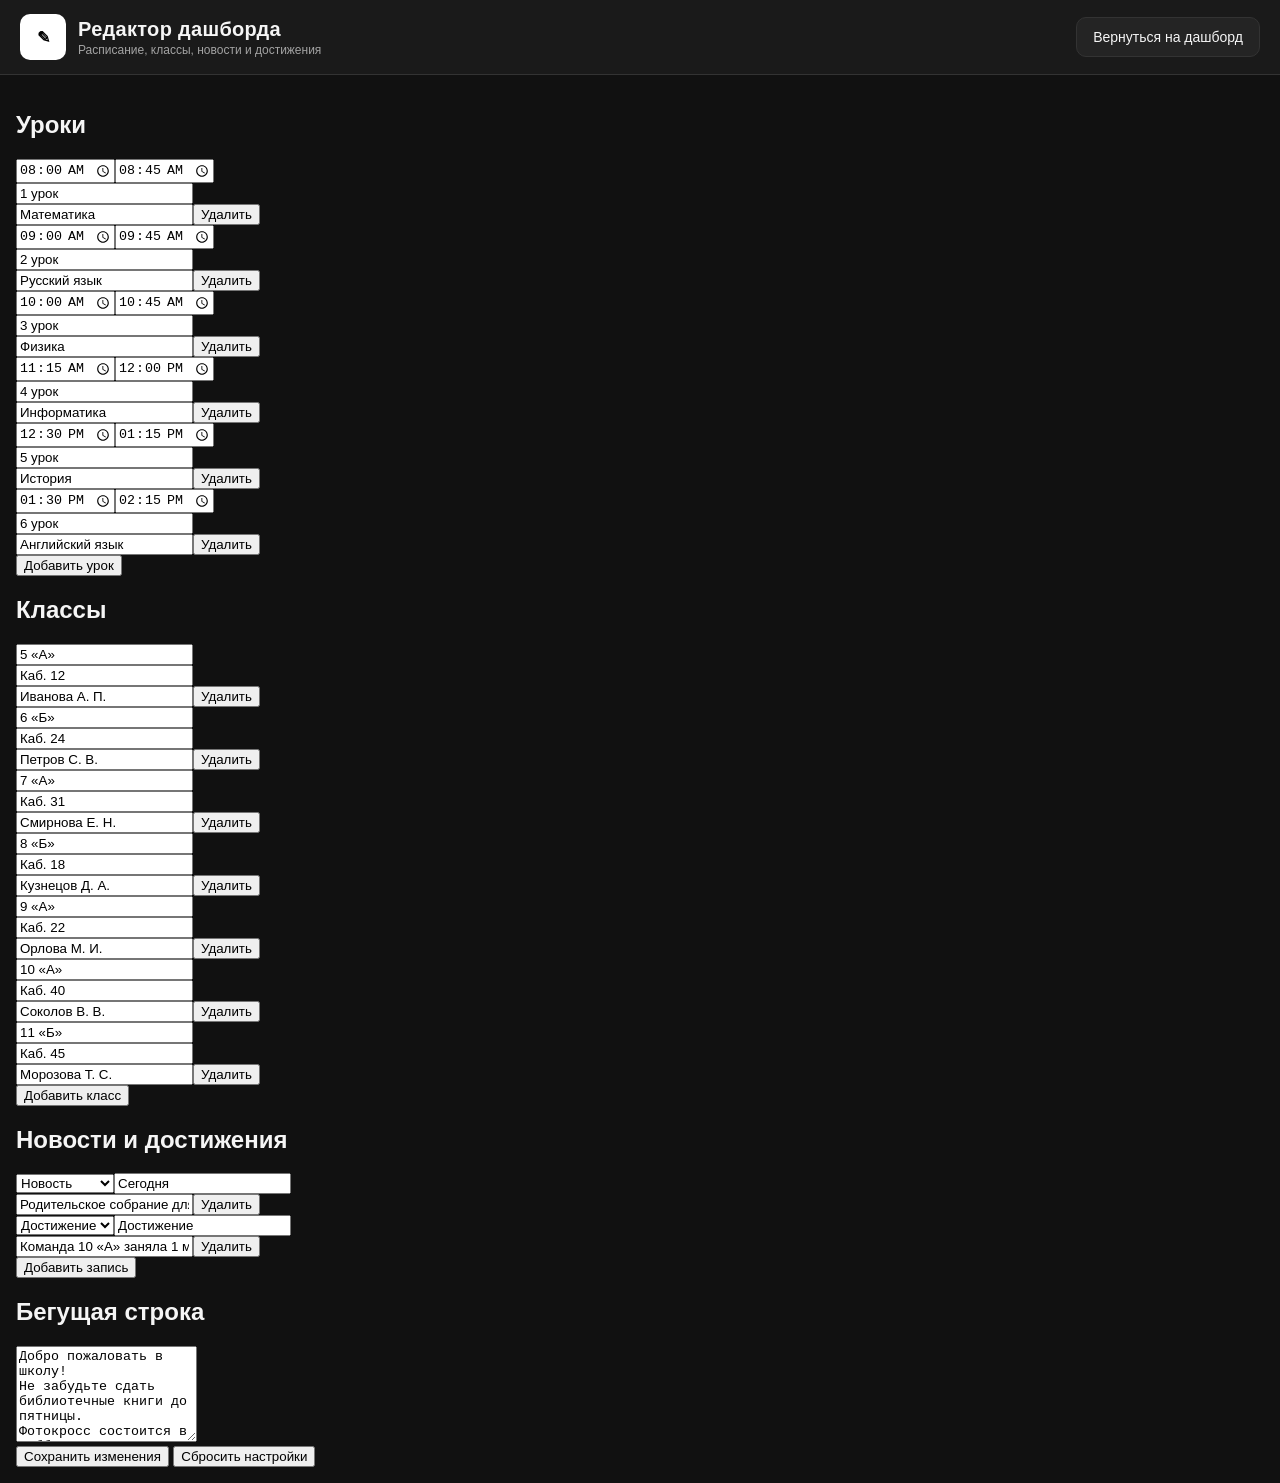
==== admin.html @ 851efe0f "Добавлен школьный дашборд" ====
<!DOCTYPE html>
<html lang="ru">
<head>
  <meta charset="UTF-8">
  <meta name="viewport" content="width=device-width, initial-scale=1.0">
  <title>Редактор дашборда</title>
  <link rel="stylesheet" href="style.css">
</head>
<body>

<header>
  <div class="logo">
    <div class="logo-mark">✎</div>
    <div>
      <h1>Редактор дашборда</h1>
      <p>Расписание, классы, новости и достижения</p>
    </div>
  </div>

  <div class="header-info">
    <a class="admin-link" href="index.html">Вернуться на дашборд</a>
  </div>
</header>

<main>
  <section class="editor">
    <h2>Уроки</h2>
    <div id="lessonsEditor"></div>

    <button class="add-button" id="addLesson">Добавить урок</button>

    <h2>Классы</h2>
    <div id="classesEditor"></div>

    <button class="add-button" id="addClass">Добавить класс</button>

    <h2>Новости и достижения</h2>
    <div id="sideNewsEditor"></div>

    <button class="add-button" id="addSideNews">Добавить запись</button>

    <h2>Бегущая строка</h2>
    <textarea id="tickerNews" rows="6" placeholder="Каждая новость — с новой строки"></textarea>

    <div class="editor-actions">
      <button id="saveButton">Сохранить изменения</button>
      <button id="resetButton">Сбросить настройки</button>
    </div>
  </section>
</main>

<script>
  const DEFAULT_DATA = {
    lessons: [
      { start: 480, end: 525, name: "1 урок", subject: "Математика" },
      { start: 540, end: 585, name: "2 урок", subject: "Русский язык" },
      { start: 600, end: 645, name: "3 урок", subject: "Физика" },
      { start: 675, end: 720, name: "4 урок", subject: "Информатика" },
      { start: 750, end: 795, name: "5 урок", subject: "История" },
      { start: 810, end: 855, name: "6 урок", subject: "Английский язык" }
    ],
    classes: [
      { name: "5 «А»", room: "Каб. 12", teacher: "Иванова А. П." },
      { name: "6 «Б»", room: "Каб. 24", teacher: "Петров С. В." },
      { name: "7 «А»", room: "Каб. 31", teacher: "Смирнова Е. Н." },
      { name: "8 «Б»", room: "Каб. 18", teacher: "Кузнецов Д. А." },
      { name: "9 «А»", room: "Каб. 22", teacher: "Орлова М. И." },
      { name: "10 «А»", room: "Каб. 40", teacher: "Соколов В. В." },
      { name: "11 «Б»", room: "Каб. 45", teacher: "Морозова Т. С." }
    ],
    sideNews: [
      {
        type: "news",
        date: "Сегодня",
        text: "Родительское собрание для 9 классов состоится в 18:00 в актовом зале."
      },
      {
        type: "achievement",
        date: "Достижение",
        text: "Команда 10 «А» заняла 1 место в городском конкурсе по программированию."
      }
    ],
    tickerNews: [
      "Добро пожаловать в школу!",
      "Не забудьте сдать библиотечные книги до пятницы.",
      "Фотокросс состоится в субботу в 11:00."
    ]
  };

  function loadData() {
    const saved = localStorage.getItem("schoolDashboardData");

    if (!saved) {
      return structuredClone(DEFAULT_DATA);
    }

    return JSON.parse(saved);
  }

  function saveData(data) {
    localStorage.setItem("schoolDashboardData", JSON.stringify(data));
  }

  function timeToMinutes(value) {
    const parts = value.split(":");
    const hours = Number(parts[0]);
    const minutes = Number(parts[1]);

    return hours * 60 + minutes;
  }

  function minutesToTime(minutes) {
    const hours = Math.floor(minutes / 60);
    const mins = minutes % 60;

    return `${String(hours).padStart(2, "0")}:${String(mins).padStart(2, "0")}`;
  }

  function createInput(value, placeholder) {
    const input = document.createElement("input");
    input.type = "text";
    input.value = value;
    input.placeholder = placeholder;

    return input;
  }

  function createRemoveButton(onClick) {
    const button = document.createElement("button");
    button.className = "remove-button";
    button.textContent = "Удалить";
    button.onclick = onClick;

    return button;
  }

  function renderLessons(data) {
    const box = document.getElementById("lessonsEditor");
    box.innerHTML = "";

    data.lessons.forEach((lesson, index) => {
      const row = document.createElement("div");
      row.className = "editor-row lessons-row";

      const startTime = document.createElement("input");
      startTime.type = "time";
      startTime.value = minutesToTime(lesson.start);

      const endTime = document.createElement("input");
      endTime.type = "time";
      endTime.value = minutesToTime(lesson.end);

      const name = createInput(lesson.name, "Название урока");
      const subject = createInput(lesson.subject, "Предмет");

      startTime.onchange = () => {
        lesson.start = timeToMinutes(startTime.value);
      };

      endTime.onchange = () => {
        lesson.end = timeToMinutes(endTime.value);
      };

      name.oninput = () => {
        lesson.name = name.value;
      };

      subject.oninput = () => {
        lesson.subject = subject.value;
      };

      const removeButton = createRemoveButton(() => {
        data.lessons.splice(index, 1);
        saveData(data);
        renderAll();
      });

      row.append(startTime, endTime, name, subject, removeButton);
      box.appendChild(row);
    });
  }

  function renderClasses(data) {
    const box = document.getElementById("classesEditor");
    box.innerHTML = "";

    data.classes.forEach((schoolClass, index) => {
      const row = document.createElement("div");
      row.className = "editor-row classes-row";

      const name = createInput(schoolClass.name, "Класс");
      const room = createInput(schoolClass.room, "Кабинет");
      const teacher = createInput(schoolClass.teacher, "Учитель");

      name.oninput = () => {
        schoolClass.name = name.value;
      };

      room.oninput = () => {
        schoolClass.room = room.value;
      };

      teacher.oninput = () => {
        schoolClass.teacher = teacher.value;
      };

      const removeButton = createRemoveButton(() => {
        data.classes.splice(index, 1);
        saveData(data);
        renderAll();
      });

      row.append(name, room, teacher, removeButton);
      box.appendChild(row);
    });
  }

  function renderSideNews(data) {
    const box = document.getElementById("sideNewsEditor");
    box.innerHTML = "";

    data.sideNews.forEach((item, index) => {
      const row = document.createElement("div");
      row.className = "editor-row news-row";

      const type = document.createElement("select");
      type.innerHTML = `
        <option value="news">Новость</option>
        <option value="achievement">Достижение</option>
      `;
      type.value = item.type;

      const date = createInput(item.date, "Дата");
      const text = createInput(item.text, "Текст");

      type.onchange = () => {
        item.type = type.value;
      };

      date.oninput = () => {
        item.date = date.value;
      };

      text.oninput = () => {
        item.text = text.value;
      };

      const removeButton = createRemoveButton(() => {
        data.sideNews.splice(index, 1);
        saveData(data);
        renderAll();
      });

      row.append(type, date, text, removeButton);
      box.appendChild(row);
    });
  }

  function renderAll() {
    const data = loadData();

    renderLessons(data);
    renderClasses(data);
    renderSideNews(data);

    document.getElementById("tickerNews").value =
      data.tickerNews.join("\n");
  }

  document.getElementById("addLesson").onclick = () => {
    const data = loadData();

    data.lessons.push({
      start: 480,
      end: 525,
      name: "Новый урок",
      subject: "Предмет"
    });

    saveData(data);
    renderAll();
  };

  document.getElementById("addClass").onclick = () => {
    const data = loadData();

    data.classes.push({
      name: "Новый класс",
      room: "Кабинет",
      teacher: "Учитель"
    });

    saveData(data);
    renderAll();
  };

  document.getElementById("addSideNews").onclick = () => {
    const data = loadData();

    data.sideNews.push({
      type: "news",
      date: "Сегодня",
      text: "Новая запись"
    });

    saveData(data);
    renderAll();
  };

  document.getElementById("saveButton").onclick = () => {
    const data = loadData();

    data.tickerNews = document
      .getElementById("tickerNews")
      .value
      .split("\n")
      .map(item => item.trim())
      .filter(Boolean);

    saveData(data);
    alert("Изменения сохранены");
  };

  document.getElementById("resetButton").onclick = () => {
    if (confirm("Сбросить все изменения и вернуть стандартные данные?")) {
      localStorage.removeItem("schoolDashboardData");
      renderAll();
    }
  };

  renderAll();
</script>

</body>
</html>
---- style.css ----
:root {
  --bg: #111111;
  --panel: #1a1a1a;
  --panel-2: #242424;
  --line: #333333;
  --line-soft: #2a2a2a;
  --text: #f5f5f5;
  --muted: #a3a3a3;
  --accent: #ffffff;
  --ok: #d4d4d4;
  --warn: #bfbfbf;
}

* {
  box-sizing: border-box;
}

html,
body {
  max-width: 100%;
  overflow-x: hidden;
}

body {
  margin: 0;
  min-height: 100vh;
  background: var(--bg);
  color: var(--text);
  font-family: "Segoe UI", Roboto, Arial, sans-serif;
  display: flex;
  flex-direction: column;
}

/* Шапка */
header {
  display: flex;
  align-items: center;
  justify-content: space-between;
  gap: 16px;
  padding: 14px 20px;
  background: var(--panel);
  border-bottom: 1px solid var(--line);
  flex-wrap: wrap;
}

.logo {
  display: flex;
  align-items: center;
  gap: 12px;
  min-width: 240px;
}

.logo-mark {
  width: 46px;
  height: 46px;
  border-radius: 10px;
  background: var(--accent);
  color: #000000;
  display: grid;
  place-items: center;
  font-weight: 800;
}

.logo h1 {
  margin: 0;
  font-size: 20px;
  letter-spacing: .3px;
}

.logo p {
  margin: 2px 0 0;
  font-size: 12px;
  color: var(--muted);
}

.header-info {
  display: flex;
  align-items: center;
  gap: 12px;
  flex-wrap: wrap;
}

.info-card {
  background: var(--panel-2);
  border: 1px solid var(--line);
  border-radius: 10px;
  padding: 8px 14px;
  min-width: 120px;
  text-align: center;
}

.info-card .label {
  font-size: 11px;
  color: var(--muted);
  text-transform: uppercase;
  letter-spacing: .8px;
}

.info-card .value {
  font-size: 18px;
  font-weight: 700;
}

.admin-link {
  display: inline-block;
  padding: 11px 16px;
  border: 1px solid var(--line);
  border-radius: 10px;
  background: var(--panel-2);
  color: var(--text);
  text-decoration: none;
  font-size: 14px;
  transition: border-color .2s ease, color .2s ease;
}

.admin-link:hover,
.admin-link:focus-visible {
  border-color: var(--accent);
  color: var(--accent);
}

/* Основная сетка */
main {
  flex: 1;
  display: grid;
  grid-template-columns: 300px minmax(0, 1fr);
  gap: 16px;
  padding: 16px;
  min-height: 0;
}

/* Левая панель */
.side-panel {
  background: var(--panel);
  border: 1px solid var(--line);
  border-radius: 14px;
  padding: 16px;
  overflow-y: auto;
  max-height: calc(100vh - 190px);
  position: sticky;
  top: 16px;
}

.side-panel h2 {
  margin: 0 0 12px;
  font-size: 16px;
  color: var(--accent);
}

.news-item,
.achievement {
  background: var(--panel-2);
  border: 1px solid var(--line);
  border-left: 3px solid var(--accent);
  border-radius: 8px;
  padding: 10px 12px;
  margin-bottom: 10px;
  font-size: 13px;
  line-height: 1.45;
}

.achievement {
  border-left-color: var(--ok);
}

.news-item time,
.achievement time {
  display: block;
  font-size: 11px;
  color: var(--muted);
  margin-bottom: 4px;
}

/* Расписание */
.schedule {
  background: var(--panel);
  border: 1px solid var(--line);
  border-radius: 14px;
  padding: 16px;
  display: flex;
  flex-direction: column;
  min-width: 0;
  overflow: hidden;
}

.schedule-head {
  display: flex;
  align-items: center;
  justify-content: space-between;
  gap: 12px;
  margin-bottom: 14px;
  flex-wrap: wrap;
}

.schedule-head h2 {
  margin: 0;
  font-size: 18px;
}

.current-lesson {
  background: var(--panel-2);
  border: 1px solid var(--line);
  color: var(--text);
  padding: 7px 12px;
  border-radius: 999px;
  font-size: 13px;
  font-weight: 600;
}

.classes {
  display: grid;
  grid-template-columns: repeat(auto-fit, minmax(min(100%, 300px), 1fr));
  gap: 14px;
  align-content: start;
  overflow-y: auto;
  max-height: calc(100vh - 300px);
  padding-right: 4px;
}

.class-card {
  background: var(--panel-2);
  border: 1px solid var(--line);
  border-radius: 12px;
  padding: 14px;
  min-width: 0;
}

.class-card.now {
  border-color: var(--accent);
}

.class-card.next {
  border-color: var(--warn);
}

.class-title {
  display: flex;
  justify-content: space-between;
  align-items: center;
  gap: 10px;
  margin-bottom: 10px;
}

.class-title strong {
  font-size: 17px;
}

.status {
  font-size: 11px;
  padding: 4px 9px;
  border-radius: 999px;
  background: var(--line);
  color: var(--muted);
  white-space: nowrap;
}

.now .status {
  background: var(--accent);
  color: #000000;
}

.next .status {
  background: var(--warn);
  color: #000000;
}

/* Бегущие строки */
.marquee,
.news-ticker {
  overflow: hidden;
  white-space: nowrap;
}

.marquee {
  border: 1px solid var(--line-soft);
  border-radius: 8px;
  background: var(--bg);
  padding: 8px 0;
}

.marquee-inner,
.news-ticker-inner {
  display: inline-flex;
  width: max-content;
  will-change: transform;
  animation: marquee-scroll linear infinite;
  animation-duration: var(--marquee-duration, 30s);
}

.marquee:hover .marquee-inner,
.news-ticker:hover .news-ticker-inner {
  animation-play-state: paused;
}

.marquee-inner span,
.news-ticker-inner span {
  padding: 0 24px;
  font-size: 14px;
  color: var(--text);
}

.marquee-inner span::after,
.news-ticker-inner span::after {
  content: "•";
  margin-left: 24px;
  color: var(--muted);
}

.news-ticker {
  background: var(--panel);
  border-top: 1px solid var(--line);
  padding: 11px 0;
}

.news-ticker-inner span {
  font-size: 15px;
}

@keyframes marquee-scroll {
  from {
    transform: translate3d(0, 0, 0);
  }

  to {
    transform: translate3d(-50%, 0, 0);
  }
}

/* Адаптивность */
@media (max-width: 1100px) {
  main {
    grid-template-columns: 260px minmax(0, 1fr);
  }
}

@media (max-width: 950px) {
  main {
    grid-template-columns: minmax(0, 1fr);
  }

  .side-panel {
    position: static;
    max-height: none;
    order: 2;
  }

  .schedule {
    order: 1;
  }

  .classes {
    max-height: none;
  }
}

@media (max-width: 800px) {
  .marquee-inner span,
  .news-ticker-inner span {
    font-size: 13px;
    padding: 0 18px;
  }

  .marquee-inner span::after,
  .news-ticker-inner span::after {
    margin-left: 18px;
  }
}

@media (max-width: 560px) {
  header {
    justify-content: center;
    text-align: center;
  }

  .header-info {
    justify-content: center;
    width: 100%;
  }

  .info-card {
    flex: 1 1 130px;
  }

  .admin-link {
    width: 100%;
    text-align: center;
  }
}

@media (prefers-reduced-motion: reduce) {
  .marquee-inner,
  .news-ticker-inner {
    animation: none;
  }
}
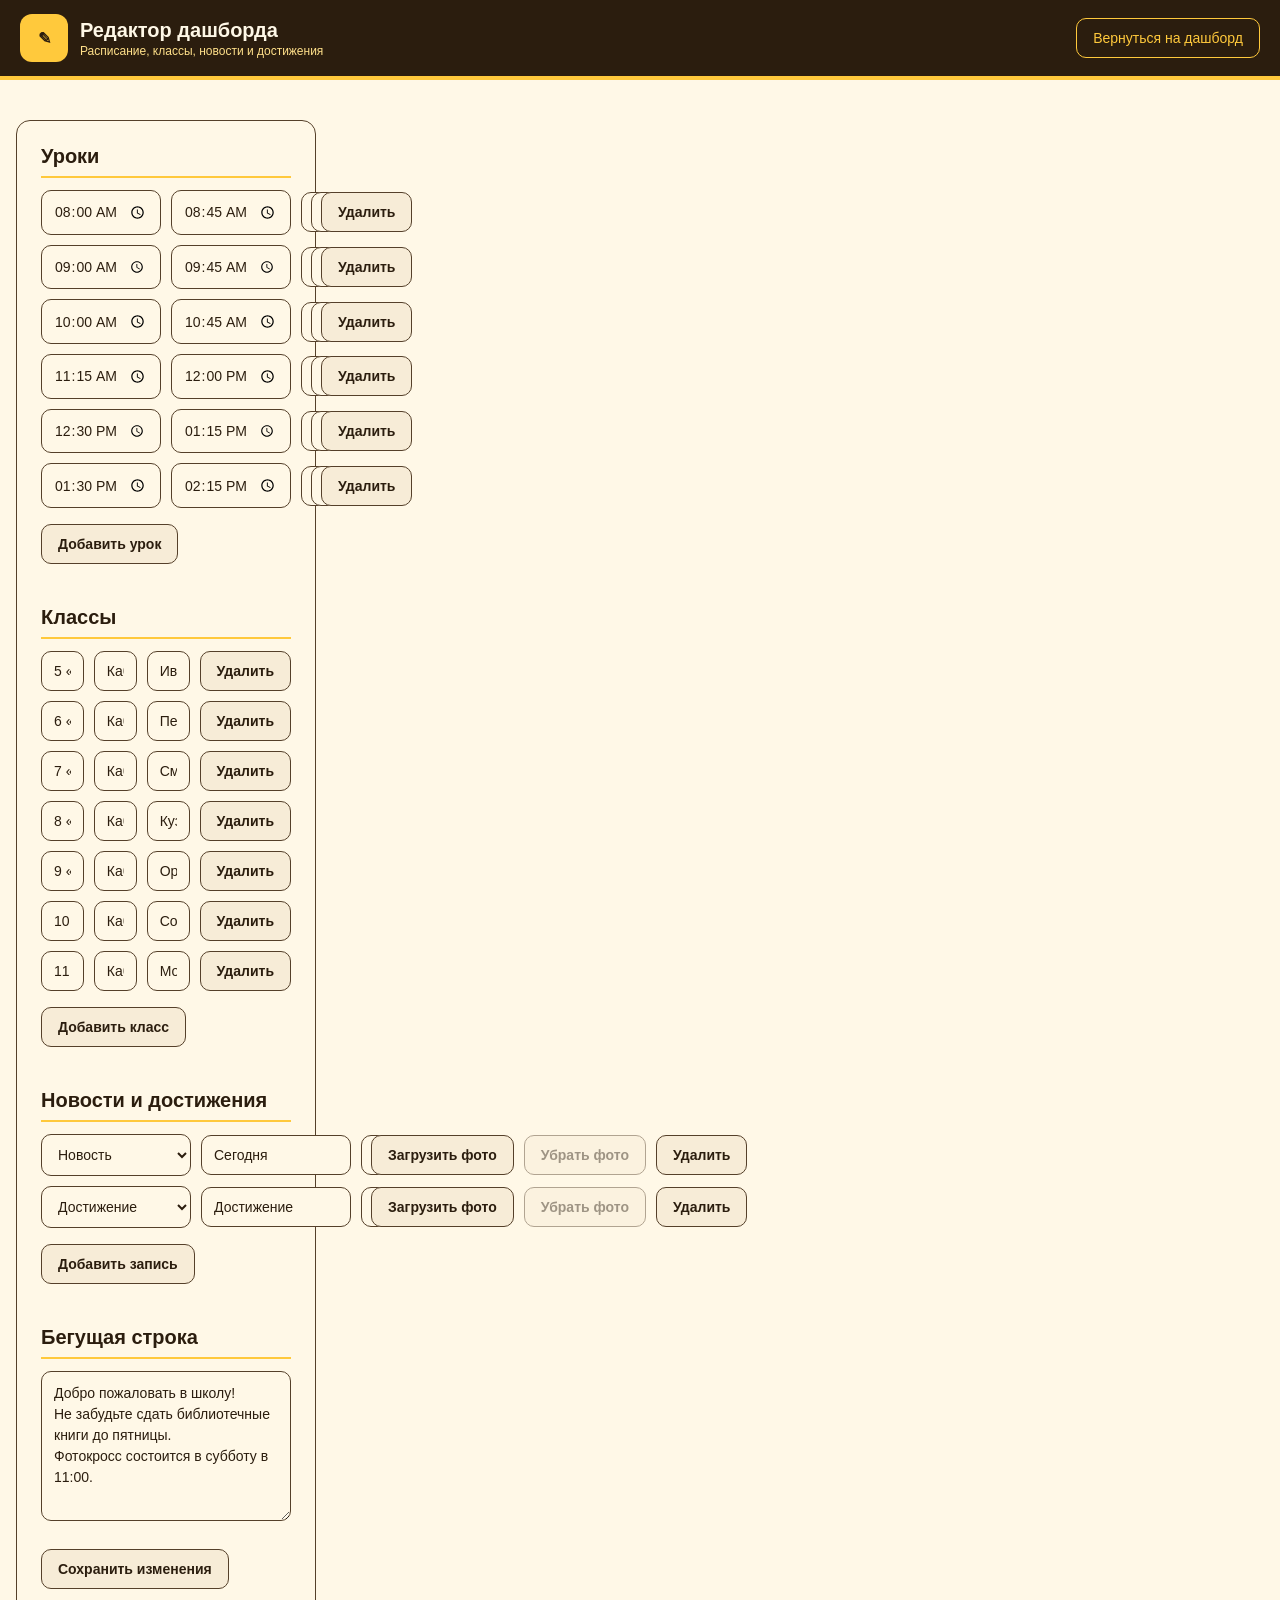
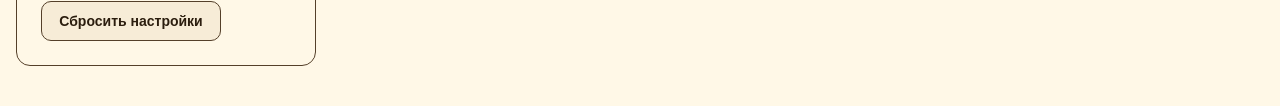
==== commit 622ec683: "Упрощено отображение текущего урока" ====
--- a/admin.html
+++ b/admin.html
@@ -48,6 +48,23 @@
     </div>
   </section>
 </main>
+
+<div class="crop-modal" id="cropModal">
+  <div class="crop-box">
+    <h3>Обрезка фотографии</h3>
+    <p>Выделите мышью нужную область. Соотношение — 16:9.</p>
+
+    <div class="crop-area" id="cropArea">
+      <img id="cropImage" alt="Фото для обрезки">
+      <div class="crop-selection" id="cropSelection"></div>
+    </div>
+
+    <div class="editor-actions">
+      <button id="cropSave">Обрезать и сохранить</button>
+      <button id="cropCancel">Отмена</button>
+    </div>
+  </div>
+</div>
 
 <script>
   const DEFAULT_DATA = {
@@ -72,12 +89,14 @@
       {
         type: "news",
         date: "Сегодня",
-        text: "Родительское собрание для 9 классов состоится в 18:00 в актовом зале."
+        text: "Родительское собрание для 9 классов состоится в 18:00 в актовом зале.",
+        photo: ""
       },
       {
         type: "achievement",
         date: "Достижение",
-        text: "Команда 10 «А» заняла 1 место в городском конкурсе по программированию."
+        text: "Команда 10 «А» заняла 1 место в городском конкурсе по программированию.",
+        photo: ""
       }
     ],
     tickerNews: [
@@ -87,6 +106,8 @@
     ]
   };
 
+  let currentCropItem = null;
+
   function loadData() {
     const saved = localStorage.getItem("schoolDashboardData");
 
@@ -103,10 +124,7 @@
 
   function timeToMinutes(value) {
     const parts = value.split(":");
-    const hours = Number(parts[0]);
-    const minutes = Number(parts[1]);
-
-    return hours * 60 + minutes;
+    return Number(parts[0]) * 60 + Number(parts[1]);
   }
 
   function minutesToTime(minutes) {
@@ -153,21 +171,10 @@
       const name = createInput(lesson.name, "Название урока");
       const subject = createInput(lesson.subject, "Предмет");
 
-      startTime.onchange = () => {
-        lesson.start = timeToMinutes(startTime.value);
-      };
-
-      endTime.onchange = () => {
-        lesson.end = timeToMinutes(endTime.value);
-      };
-
-      name.oninput = () => {
-        lesson.name = name.value;
-      };
-
-      subject.oninput = () => {
-        lesson.subject = subject.value;
-      };
+      startTime.onchange = () => lesson.start = timeToMinutes(startTime.value);
+      endTime.onchange = () => lesson.end = timeToMinutes(endTime.value);
+      name.oninput = () => lesson.name = name.value;
+      subject.oninput = () => lesson.subject = subject.value;
 
       const removeButton = createRemoveButton(() => {
         data.lessons.splice(index, 1);
@@ -192,17 +199,9 @@
       const room = createInput(schoolClass.room, "Кабинет");
       const teacher = createInput(schoolClass.teacher, "Учитель");
 
-      name.oninput = () => {
-        schoolClass.name = name.value;
-      };
-
-      room.oninput = () => {
-        schoolClass.room = room.value;
-      };
-
-      teacher.oninput = () => {
-        schoolClass.teacher = teacher.value;
-      };
+      name.oninput = () => schoolClass.name = name.value;
+      room.oninput = () => schoolClass.room = room.value;
+      teacher.oninput = () => schoolClass.teacher = teacher.value;
 
       const removeButton = createRemoveButton(() => {
         data.classes.splice(index, 1);
@@ -233,17 +232,14 @@
       const date = createInput(item.date, "Дата");
       const text = createInput(item.text, "Текст");
 
-      type.onchange = () => {
-        item.type = type.value;
-      };
-
-      date.oninput = () => {
-        item.date = date.value;
-      };
-
-      text.oninput = () => {
-        item.text = text.value;
-      };
+      const photoButton = document.createElement("button");
+      photoButton.className = "photo-button";
+      photoButton.textContent = item.photo ? "Изменить фото" : "Загрузить фото";
+
+      const removePhotoButton = document.createElement("button");
+      removePhotoButton.className = "photo-remove-button";
+      removePhotoButton.textContent = "Убрать фото";
+      removePhotoButton.disabled = !item.photo;
 
       const removeButton = createRemoveButton(() => {
         data.sideNews.splice(index, 1);
@@ -251,7 +247,40 @@
         renderAll();
       });
 
-      row.append(type, date, text, removeButton);
+      type.onchange = () => item.type = type.value;
+      date.oninput = () => item.date = date.value;
+      text.oninput = () => item.text = text.value;
+
+      photoButton.onclick = () => {
+        const fileInput = document.createElement("input");
+        fileInput.type = "file";
+        fileInput.accept = "image/*";
+
+        fileInput.onchange = () => {
+          const file = fileInput.files[0];
+
+          if (!file) return;
+
+          const reader = new FileReader();
+
+          reader.onload = () => {
+            currentCropItem = item;
+            openCropModal(reader.result);
+          };
+
+          reader.readAsDataURL(file);
+        };
+
+        fileInput.click();
+      };
+
+      removePhotoButton.onclick = () => {
+        item.photo = "";
+        saveData(data);
+        renderAll();
+      };
+
+      row.append(type, date, text, photoButton, removePhotoButton, removeButton);
       box.appendChild(row);
     });
   }
@@ -266,6 +295,128 @@
     document.getElementById("tickerNews").value =
       data.tickerNews.join("\n");
   }
+
+  const cropModal = document.getElementById("cropModal");
+  const cropArea = document.getElementById("cropArea");
+  const cropImage = document.getElementById("cropImage");
+  const cropSelection = document.getElementById("cropSelection");
+
+  let isSelecting = false;
+  let startX = 0;
+  let startY = 0;
+
+  function openCropModal(imageSrc) {
+    cropImage.src = imageSrc;
+    cropSelection.style.display = "none";
+    cropModal.classList.add("active");
+  }
+
+  function closeCropModal() {
+    cropModal.classList.remove("active");
+    cropImage.src = "";
+    currentCropItem = null;
+  }
+
+  cropArea.addEventListener("mousedown", event => {
+    isSelecting = true;
+
+    const rect = cropArea.getBoundingClientRect();
+
+    startX = event.clientX - rect.left;
+    startY = event.clientY - rect.top;
+
+    cropSelection.style.left = `${startX}px`;
+    cropSelection.style.top = `${startY}px`;
+    cropSelection.style.width = "0px";
+    cropSelection.style.height = "0px";
+    cropSelection.style.display = "block";
+  });
+
+  cropArea.addEventListener("mousemove", event => {
+    if (!isSelecting) return;
+
+    const rect = cropArea.getBoundingClientRect();
+
+    let currentX = event.clientX - rect.left;
+    let currentY = event.clientY - rect.top;
+
+    let width = currentX - startX;
+    let height = currentY - startY;
+
+    if (width < 0) {
+      width = Math.abs(width);
+      cropSelection.style.left = `${currentX}px`;
+    }
+
+    if (height < 0) {
+      height = Math.abs(height);
+      cropSelection.style.top = `${currentY}px`;
+    }
+
+    const targetRatio = 16 / 9;
+
+    if (width / height > targetRatio) {
+      height = width / targetRatio;
+    } else {
+      width = height * targetRatio;
+    }
+
+    cropSelection.style.width = `${width}px`;
+    cropSelection.style.height = `${height}px`;
+  });
+
+  window.addEventListener("mouseup", () => {
+    isSelecting = false;
+  });
+
+  document.getElementById("cropSave").onclick = () => {
+    if (!currentCropItem) return;
+
+    const selectionRect = cropSelection.getBoundingClientRect();
+    const imageRect = cropImage.getBoundingClientRect();
+
+    const scaleX = cropImage.naturalWidth / imageRect.width;
+    const scaleY = cropImage.naturalHeight / imageRect.height;
+
+    const cropX = (selectionRect.left - imageRect.left) * scaleX;
+    const cropY = (selectionRect.top - imageRect.top) * scaleY;
+    const cropWidth = selectionRect.width * scaleX;
+    const cropHeight = selectionRect.height * scaleY;
+
+    if (cropWidth < 10 || cropHeight < 10) {
+      alert("Выделите область фотографии");
+      return;
+    }
+
+    const canvas = document.createElement("canvas");
+    const context = canvas.getContext("2d");
+
+    const outputWidth = 900;
+    const outputHeight = Math.round(outputWidth * 9 / 16);
+
+    canvas.width = outputWidth;
+    canvas.height = outputHeight;
+
+    context.drawImage(
+      cropImage,
+      cropX,
+      cropY,
+      cropWidth,
+      cropHeight,
+      0,
+      0,
+      outputWidth,
+      outputHeight
+    );
+
+    currentCropItem.photo = canvas.toDataURL("image/jpeg", 0.85);
+
+    saveData(loadData());
+    closeCropModal();
+    renderAll();
+  };
+
+  document.getElementById("cropCancel").onclick = closeCropModal;
 
   document.getElementById("addLesson").onclick = () => {
     const data = loadData();
@@ -298,9 +449,10 @@
     const data = loadData();
 
     data.sideNews.push({
-      type: "news",
+      type: "achievement",
       date: "Сегодня",
-      text: "Новая запись"
+      text: "Новое достижение",
+      photo: ""
     });
 
     saveData(data);
--- a/style.css
+++ b/style.css
@@ -1,14 +1,16 @@
 :root {
-  --bg: #111111;
-  --panel: #1a1a1a;
-  --panel-2: #242424;
-  --line: #333333;
-  --line-soft: #2a2a2a;
-  --text: #f5f5f5;
-  --muted: #a3a3a3;
-  --accent: #ffffff;
-  --ok: #d4d4d4;
-  --warn: #bfbfbf;
+  --cream: #fff8e7;
+  --cream-soft: #f7ecd7;
+  --brown: #2b1d0e;
+  --brown-soft: #3b2a18;
+  --brown-line: #55402a;
+  --orange: #ff7a1a;
+  --orange-soft: #ffb066;
+  --yellow: #ffc93c;
+  --yellow-soft: #ffe08a;
+  --text: #2b1d0e;
+  --muted: #7a6247;
+  --white: #fff8e7;
 }
 
 * {
@@ -24,9 +26,9 @@
 body {
   margin: 0;
   min-height: 100vh;
-  background: var(--bg);
+  background: var(--cream);
   color: var(--text);
-  font-family: "Segoe UI", Roboto, Arial, sans-serif;
+  font-family: Arial, Helvetica, "Segoe UI", sans-serif;
   display: flex;
   flex-direction: column;
 }
@@ -38,8 +40,8 @@
   justify-content: space-between;
   gap: 16px;
   padding: 14px 20px;
-  background: var(--panel);
-  border-bottom: 1px solid var(--line);
+  background: var(--brown);
+  border-bottom: 4px solid var(--yellow);
   flex-wrap: wrap;
 }
 
@@ -51,11 +53,11 @@
 }
 
 .logo-mark {
-  width: 46px;
-  height: 46px;
-  border-radius: 10px;
-  background: var(--accent);
-  color: #000000;
+  width: 48px;
+  height: 48px;
+  border-radius: 12px;
+  background: var(--yellow);
+  color: var(--brown);
   display: grid;
   place-items: center;
   font-weight: 800;
@@ -64,13 +66,13 @@
 .logo h1 {
   margin: 0;
   font-size: 20px;
-  letter-spacing: .3px;
+  color: var(--cream);
 }
 
 .logo p {
   margin: 2px 0 0;
   font-size: 12px;
-  color: var(--muted);
+  color: var(--yellow-soft);
 }
 
 .header-info {
@@ -81,42 +83,42 @@
 }
 
 .info-card {
-  background: var(--panel-2);
-  border: 1px solid var(--line);
+  background: var(--brown-soft);
+  border: 1px solid var(--brown-line);
   border-radius: 10px;
   padding: 8px 14px;
-  min-width: 120px;
+  min-width: 130px;
   text-align: center;
 }
 
 .info-card .label {
   font-size: 11px;
-  color: var(--muted);
+  color: var(--yellow-soft);
   text-transform: uppercase;
-  letter-spacing: .8px;
 }
 
 .info-card .value {
   font-size: 18px;
   font-weight: 700;
+  color: var(--cream);
 }
 
 .admin-link {
   display: inline-block;
   padding: 11px 16px;
-  border: 1px solid var(--line);
+  border: 1px solid var(--yellow);
   border-radius: 10px;
-  background: var(--panel-2);
-  color: var(--text);
+  background: transparent;
+  color: var(--yellow);
   text-decoration: none;
   font-size: 14px;
-  transition: border-color .2s ease, color .2s ease;
+  transition: background .2s ease, color .2s ease;
 }
 
 .admin-link:hover,
 .admin-link:focus-visible {
-  border-color: var(--accent);
-  color: var(--accent);
+  background: var(--yellow);
+  color: var(--brown);
 }
 
 /* Основная сетка */
@@ -131,8 +133,8 @@
 
 /* Левая панель */
 .side-panel {
-  background: var(--panel);
-  border: 1px solid var(--line);
+  background: var(--white);
+  border: 1px solid var(--brown-line);
   border-radius: 14px;
   padding: 16px;
   overflow-y: auto;
@@ -144,15 +146,15 @@
 .side-panel h2 {
   margin: 0 0 12px;
   font-size: 16px;
-  color: var(--accent);
+  color: var(--orange);
 }
 
 .news-item,
 .achievement {
-  background: var(--panel-2);
-  border: 1px solid var(--line);
-  border-left: 3px solid var(--accent);
-  border-radius: 8px;
+  background: var(--cream-soft);
+  border: 1px solid var(--brown-line);
+  border-left: 4px solid var(--orange);
+  border-radius: 10px;
   padding: 10px 12px;
   margin-bottom: 10px;
   font-size: 13px;
@@ -160,7 +162,7 @@
 }
 
 .achievement {
-  border-left-color: var(--ok);
+  border-left-color: var(--yellow);
 }
 
 .news-item time,
@@ -171,10 +173,19 @@
   margin-bottom: 4px;
 }
 
+.achievement-photo {
+  width: 100%;
+  height: 150px;
+  object-fit: cover;
+  border-radius: 8px;
+  margin-bottom: 8px;
+  display: block;
+}
+
 /* Расписание */
 .schedule {
-  background: var(--panel);
-  border: 1px solid var(--line);
+  background: var(--white);
+  border: 1px solid var(--brown-line);
   border-radius: 14px;
   padding: 16px;
   display: flex;
@@ -195,42 +206,90 @@
 .schedule-head h2 {
   margin: 0;
   font-size: 18px;
+  color: var(--brown);
 }
 
 .current-lesson {
-  background: var(--panel-2);
-  border: 1px solid var(--line);
-  color: var(--text);
+  background: var(--yellow);
+  border: 1px solid var(--orange);
+  color: var(--brown);
   padding: 7px 12px;
   border-radius: 999px;
   font-size: 13px;
-  font-weight: 600;
-}
-
-.classes {
+  font-weight: 700;
+}
+
+.schedule-columns {
   display: grid;
-  grid-template-columns: repeat(auto-fit, minmax(min(100%, 300px), 1fr));
+  grid-template-columns: repeat(2, minmax(0, 1fr));
   gap: 14px;
-  align-content: start;
-  overflow-y: auto;
-  max-height: calc(100vh - 300px);
-  padding-right: 4px;
-}
-
+  flex: 1;
+  min-height: 0;
+}
+
+.schedule-column {
+  background: var(--cream-soft);
+  border: 1px solid var(--brown-line);
+  border-radius: 12px;
+  padding: 14px;
+  display: flex;
+  flex-direction: column;
+  min-width: 0;
+  min-height: 0;
+}
+
+.schedule-column h3 {
+  margin: 0 0 10px;
+  font-size: 15px;
+  color: var(--brown);
+  text-transform: uppercase;
+}
+
+/* Карточки классов едут снизу вверх */
+.vertical-marquee {
+  flex: 1;
+  min-height: 0;
+  overflow: hidden;
+  position: relative;
+}
+
+.vertical-inner {
+  display: flex;
+  flex-direction: column;
+  gap: 12px;
+  width: 100%;
+  will-change: transform;
+  animation: scroll-up linear infinite;
+  animation-duration: var(--vertical-duration, 70s);
+}
+
+@keyframes scroll-up {
+  from {
+    transform: translate3d(0, 0, 0);
+  }
+
+  to {
+    transform: translate3d(0, -50%, 0);
+  }
+}
+
+/* Карточка класса */
 .class-card {
-  background: var(--panel-2);
-  border: 1px solid var(--line);
+  background: var(--white);
+  border: 1px solid var(--brown-line);
   border-radius: 12px;
   padding: 14px;
   min-width: 0;
 }
 
 .class-card.now {
-  border-color: var(--accent);
+  border-color: var(--orange);
+  box-shadow: 0 0 0 2px rgba(255, 122, 26, .15);
 }
 
 .class-card.next {
-  border-color: var(--warn);
+  border-color: var(--yellow);
+  box-shadow: 0 0 0 2px rgba(255, 201, 60, .15);
 }
 
 .class-title {
@@ -243,87 +302,290 @@
 
 .class-title strong {
   font-size: 17px;
+  color: var(--brown);
 }
 
 .status {
   font-size: 11px;
   padding: 4px 9px;
   border-radius: 999px;
-  background: var(--line);
+  background: var(--cream-soft);
   color: var(--muted);
   white-space: nowrap;
 }
 
 .now .status {
-  background: var(--accent);
-  color: #000000;
+  background: var(--orange);
+  color: var(--white);
 }
 
 .next .status {
-  background: var(--warn);
-  color: #000000;
-}
-
-/* Бегущие строки */
-.marquee,
+  background: var(--yellow);
+  color: var(--brown);
+}
+
+/* Текст внутри карточки бежит горизонтально */
+.marquee {
+  overflow: hidden;
+  white-space: nowrap;
+  border: 1px solid var(--brown-line);
+  border-radius: 8px;
+  background: var(--cream);
+  padding: 8px 0;
+}
+
+.marquee-inner {
+  display: inline-flex;
+  width: max-content;
+  will-change: transform;
+  animation: marquee-scroll linear infinite;
+  animation-duration: var(--marquee-duration, 70s);
+}
+
+.marquee-inner span {
+  padding: 0 24px;
+  font-size: 14px;
+  color: var(--brown);
+  letter-spacing: 0;
+}
+
+.marquee-inner span::after {
+  content: "•";
+  margin-left: 24px;
+  color: var(--orange);
+}
+
+@keyframes marquee-scroll {
+  from {
+    transform: translate3d(0, 0, 0);
+  }
+
+  to {
+    transform: translate3d(-50%, 0, 0);
+  }
+}
+
+/* Большая нижняя строка новостей */
 .news-ticker {
   overflow: hidden;
   white-space: nowrap;
-}
-
-.marquee {
-  border: 1px solid var(--line-soft);
-  border-radius: 8px;
-  background: var(--bg);
-  padding: 8px 0;
-}
-
-.marquee-inner,
+  background: var(--yellow);
+  border-top: 4px solid var(--orange);
+  padding: 20px 0;
+  min-height: 84px;
+  display: flex;
+  align-items: center;
+}
+
 .news-ticker-inner {
   display: inline-flex;
   width: max-content;
   will-change: transform;
   animation: marquee-scroll linear infinite;
-  animation-duration: var(--marquee-duration, 30s);
-}
-
-.marquee:hover .marquee-inner,
-.news-ticker:hover .news-ticker-inner {
-  animation-play-state: paused;
-}
-
-.marquee-inner span,
+  animation-duration: var(--marquee-duration, 120s);
+}
+
 .news-ticker-inner span {
-  padding: 0 24px;
-  font-size: 14px;
-  color: var(--text);
-}
-
-.marquee-inner span::after,
+  padding: 0 34px;
+  font-size: 26px;
+  font-weight: 700;
+  color: var(--brown);
+  line-height: 1.2;
+  letter-spacing: 0;
+}
+
 .news-ticker-inner span::after {
   content: "•";
-  margin-left: 24px;
+  margin-left: 34px;
+  color: var(--orange);
+}
+
+/* Редактор */
+.editor {
+  background: var(--white);
+  border: 1px solid var(--brown-line);
+  border-radius: 14px;
+  padding: 24px;
+  max-width: 1100px;
+  margin: 24px auto;
+  width: 100%;
+}
+
+.editor h2 {
+  color: var(--brown);
+  font-size: 20px;
+  margin: 24px 0 12px;
+  padding-bottom: 8px;
+  border-bottom: 2px solid var(--yellow);
+}
+
+.editor h2:first-child {
+  margin-top: 0;
+}
+
+.editor-row {
+  display: grid;
+  gap: 10px;
+  margin-bottom: 10px;
+  align-items: center;
+}
+
+.lessons-row {
+  grid-template-columns: 120px 120px minmax(0, 1fr) minmax(0, 1fr) auto;
+}
+
+.classes-row {
+  grid-template-columns: minmax(0, 1fr) minmax(0, 1fr) minmax(0, 1fr) auto;
+}
+
+.news-row {
+  grid-template-columns: 150px 150px minmax(0, 1fr) auto auto auto;
+}
+
+.editor-row input,
+.editor-row select,
+textarea {
+  width: 100%;
+  padding: 11px 12px;
+  border: 1px solid var(--brown-line);
+  border-radius: 10px;
+  background: var(--cream);
+  color: var(--brown);
+  font-size: 14px;
+  font-family: Arial, Helvetica, "Segoe UI", sans-serif;
+}
+
+.editor-row input:focus,
+.editor-row select:focus,
+textarea:focus {
+  outline: none;
+  border-color: var(--orange);
+  box-shadow: 0 0 0 3px rgba(255, 122, 26, .15);
+}
+
+textarea {
+  min-height: 140px;
+  resize: vertical;
+  line-height: 1.5;
+}
+
+.add-button,
+.editor-row button,
+.editor-actions button {
+  padding: 11px 16px;
+  border: 1px solid var(--brown-line);
+  border-radius: 10px;
+  background: var(--cream-soft);
+  color: var(--brown);
+  cursor: pointer;
+  font-size: 14px;
+  font-weight: 600;
+  white-space: nowrap;
+  transition: background .2s ease, color .2s ease, border-color .2s ease;
+}
+
+.add-button {
+  margin: 6px 0 18px;
+}
+
+.photo-button {
+  background: var(--yellow);
+  border-color: var(--orange);
+}
+
+.photo-button:hover {
+  background: var(--orange);
+  color: var(--white);
+}
+
+.photo-remove-button:disabled {
+  opacity: .45;
+  cursor: not-allowed;
+}
+
+.remove-button:hover,
+.editor-actions button:hover,
+.add-button:hover {
+  background: var(--yellow);
+  border-color: var(--orange);
+  color: var(--brown);
+}
+
+.editor-actions {
+  display: flex;
+  gap: 12px;
+  margin-top: 24px;
+  flex-wrap: wrap;
+}
+
+.editor-actions button {
+  min-width: 180px;
+}
+
+/* Окно обрезки фото */
+.crop-modal {
+  position: fixed;
+  inset: 0;
+  background: rgba(43, 29, 14, .88);
+  display: none;
+  align-items: center;
+  justify-content: center;
+  padding: 20px;
+  z-index: 100;
+}
+
+.crop-modal.active {
+  display: flex;
+}
+
+.crop-box {
+  background: var(--white);
+  border: 1px solid var(--brown-line);
+  border-radius: 16px;
+  padding: 24px;
+  max-width: 920px;
+  width: 100%;
+  max-height: 90vh;
+  overflow-y: auto;
+}
+
+.crop-box h3 {
+  margin: 0 0 6px;
+  color: var(--brown);
+  font-size: 20px;
+}
+
+.crop-box p {
+  margin: 0 0 16px;
   color: var(--muted);
-}
-
-.news-ticker {
-  background: var(--panel);
-  border-top: 1px solid var(--line);
-  padding: 11px 0;
-}
-
-.news-ticker-inner span {
-  font-size: 15px;
-}
-
-@keyframes marquee-scroll {
-  from {
-    transform: translate3d(0, 0, 0);
-  }
-
-  to {
-    transform: translate3d(-50%, 0, 0);
-  }
+  font-size: 13px;
+}
+
+.crop-area {
+  position: relative;
+  width: 100%;
+  max-height: 440px;
+  overflow: hidden;
+  border: 1px solid var(--brown-line);
+  border-radius: 12px;
+  cursor: crosshair;
+  user-select: none;
+  background: var(--cream-soft);
+}
+
+.crop-area img {
+  width: 100%;
+  height: auto;
+  display: block;
+  pointer-events: none;
+}
+
+.crop-selection {
+  position: absolute;
+  border: 3px solid var(--orange);
+  background: rgba(255, 201, 60, .2);
+  display: none;
+  pointer-events: none;
 }
 
 /* Адаптивность */
@@ -333,6 +595,14 @@
   }
 }
 
+@media (max-width: 1000px) {
+  .lessons-row,
+  .classes-row,
+  .news-row {
+    grid-template-columns: repeat(2, minmax(0, 1fr));
+  }
+}
+
 @media (max-width: 950px) {
   main {
     grid-template-columns: minmax(0, 1fr);
@@ -347,22 +617,55 @@
   .schedule {
     order: 1;
   }
-
-  .classes {
-    max-height: none;
-  }
 }
 
 @media (max-width: 800px) {
-  .marquee-inner span,
-  .news-ticker-inner span {
+  .schedule-columns {
+    grid-template-columns: minmax(0, 1fr);
+  }
+
+  .vertical-marquee {
+    max-height: 360px;
+  }
+
+  .marquee-inner span {
     font-size: 13px;
     padding: 0 18px;
   }
 
-  .marquee-inner span::after,
+  .marquee-inner span::after {
+    margin-left: 18px;
+  }
+
+  .news-ticker {
+    min-height: 64px;
+    padding: 14px 0;
+  }
+
+  .news-ticker-inner span {
+    font-size: 18px;
+    padding: 0 24px;
+  }
+
   .news-ticker-inner span::after {
-    margin-left: 18px;
+    margin-left: 24px;
+  }
+}
+
+@media (max-width: 620px) {
+  .editor {
+    padding: 16px;
+    margin: 12px;
+  }
+
+  .lessons-row,
+  .classes-row,
+  .news-row {
+    grid-template-columns: minmax(0, 1fr);
+  }
+
+  .editor-actions button {
+    width: 100%;
   }
 }
 
@@ -385,11 +688,100 @@
     width: 100%;
     text-align: center;
   }
+
+  .vertical-marquee {
+    max-height: 300px;
+  }
+
+  .news-ticker {
+    min-height: 56px;
+    padding: 10px 0;
+  }
+
+  .news-ticker-inner span {
+    font-size: 16px;
+    padding: 0 18px;
+  }
+
+  .news-ticker-inner span::after {
+    margin-left: 18px;
+  }
 }
 
 @media (prefers-reduced-motion: reduce) {
   .marquee-inner,
-  .news-ticker-inner {
+  .news-ticker-inner,
+  .vertical-inner {
     animation: none;
   }
 }
+/* Верхний таймлайн */
+.timeline {
+  background: var(--brown);
+  border-bottom: 1px solid var(--brown-line);
+  padding: 12px 20px 16px;
+}
+
+.timeline-info {
+  display: flex;
+  align-items: center;
+  justify-content: space-between;
+  gap: 12px;
+  margin-bottom: 8px;
+  flex-wrap: wrap;
+}
+
+.timeline-info span {
+  font-size: 14px;
+  font-weight: 700;
+  color: var(--cream);
+}
+
+.timeline-bar {
+  width: 100%;
+  height: 12px;
+  background: var(--brown-soft);
+  border: 1px solid var(--brown-line);
+  border-radius: 999px;
+  overflow: hidden;
+}
+
+.timeline-progress {
+  width: 0%;
+  height: 100%;
+  background: var(--orange);
+  border-radius: 999px;
+  transition: width 1s linear, background .3s ease;
+}
+
+@media (max-width: 560px) {
+  .timeline {
+    padding: 10px 14px 14px;
+  }
+
+  .timeline-info span {
+    font-size: 12px;
+  }
+
+  .timeline-bar {
+    height: 10px;
+  }
+}
+/* Логотип школы */
+.logo-image {
+  width: 56px;
+  height: 56px;
+  object-fit: contain;
+  border-radius: 12px;
+  background: var(--cream);
+  border: 2px solid var(--yellow);
+  padding: 4px;
+  flex-shrink: 0;
+}
+
+@media (max-width: 560px) {
+  .logo-image {
+    width: 48px;
+    height: 48px;
+  }
+}
